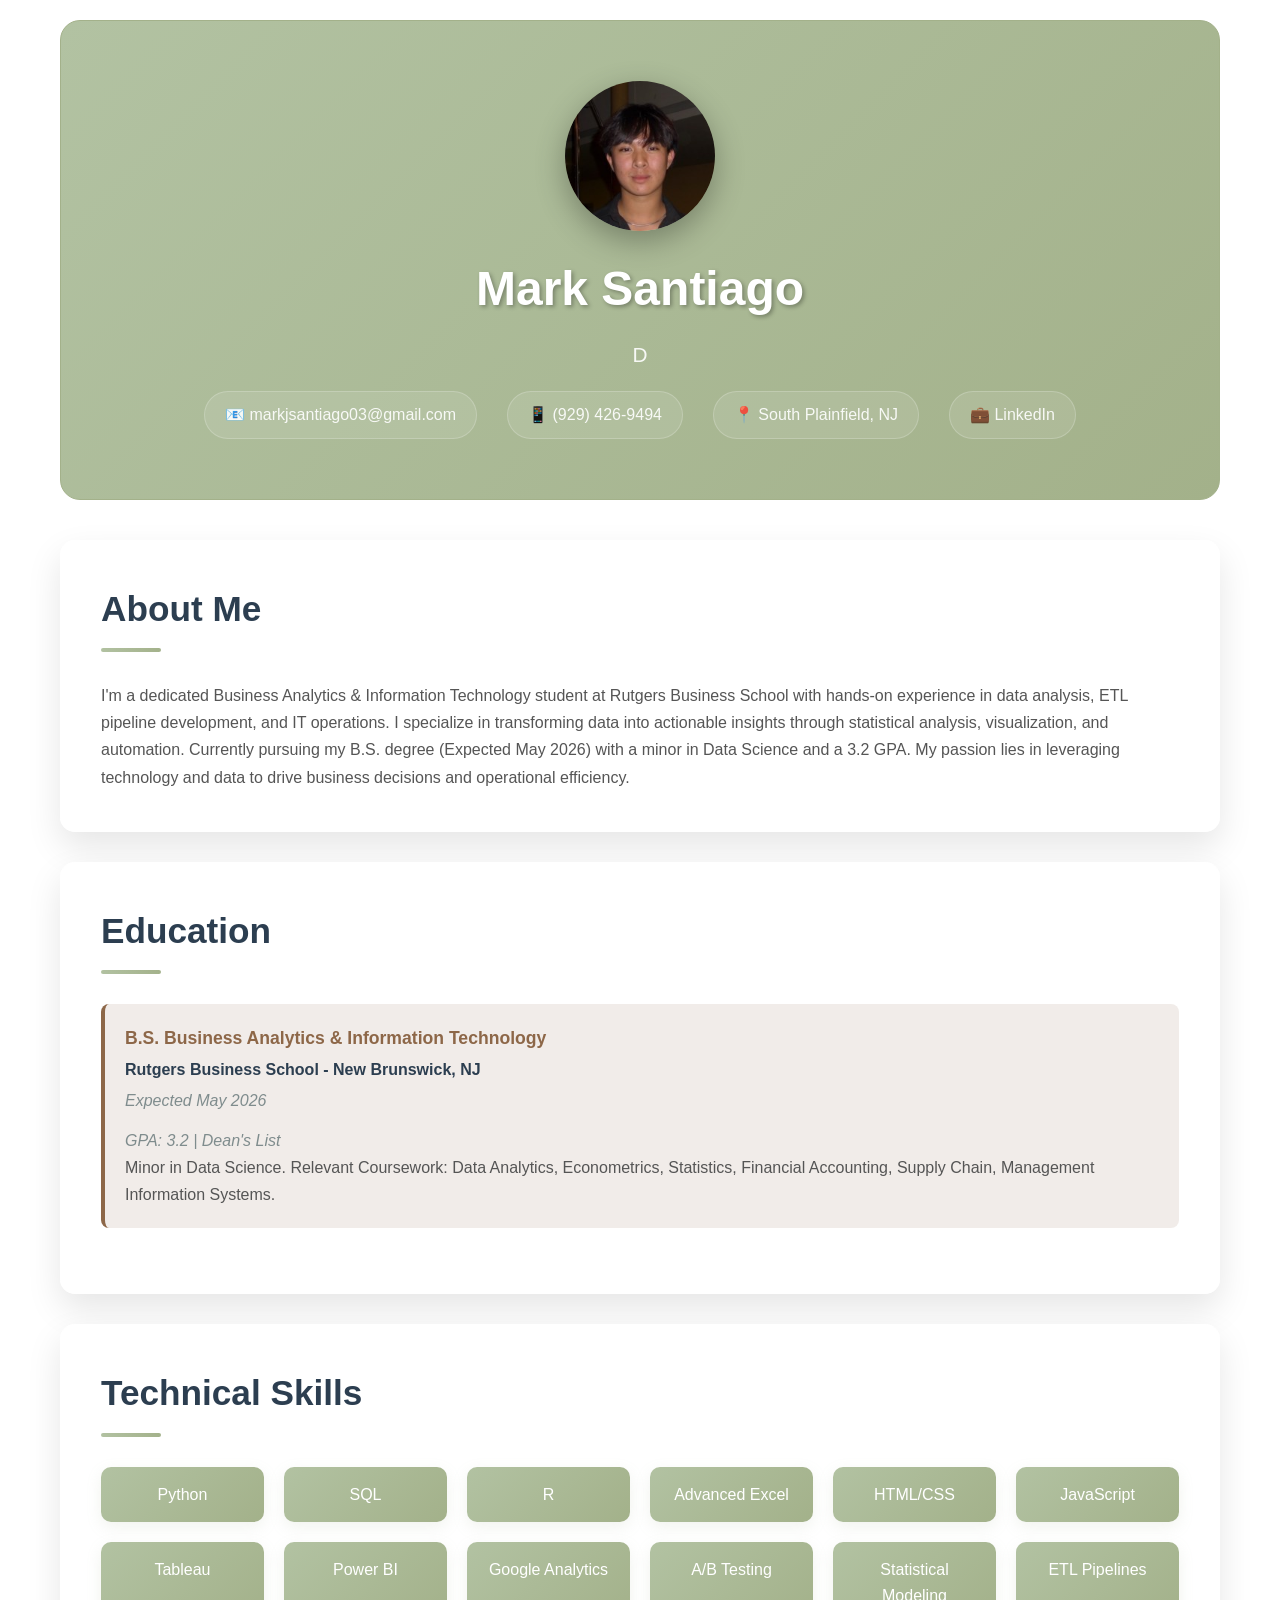
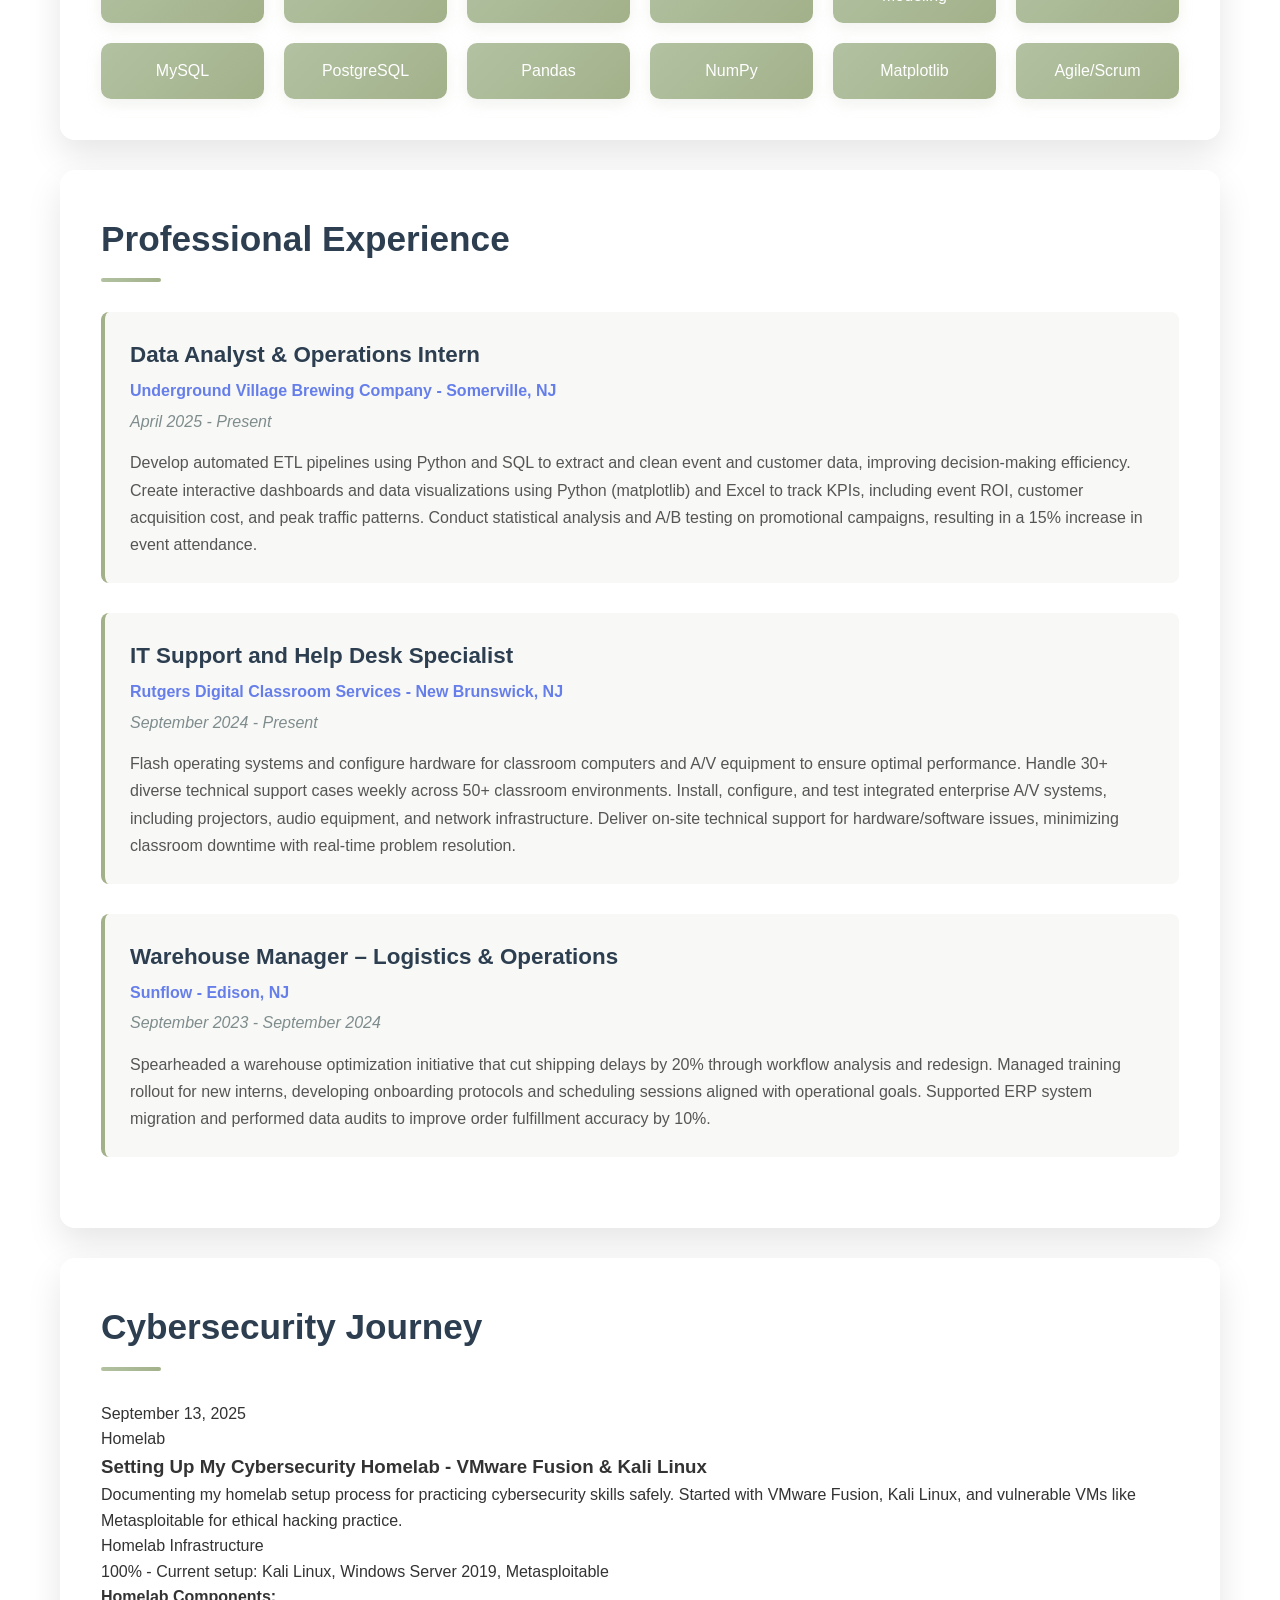
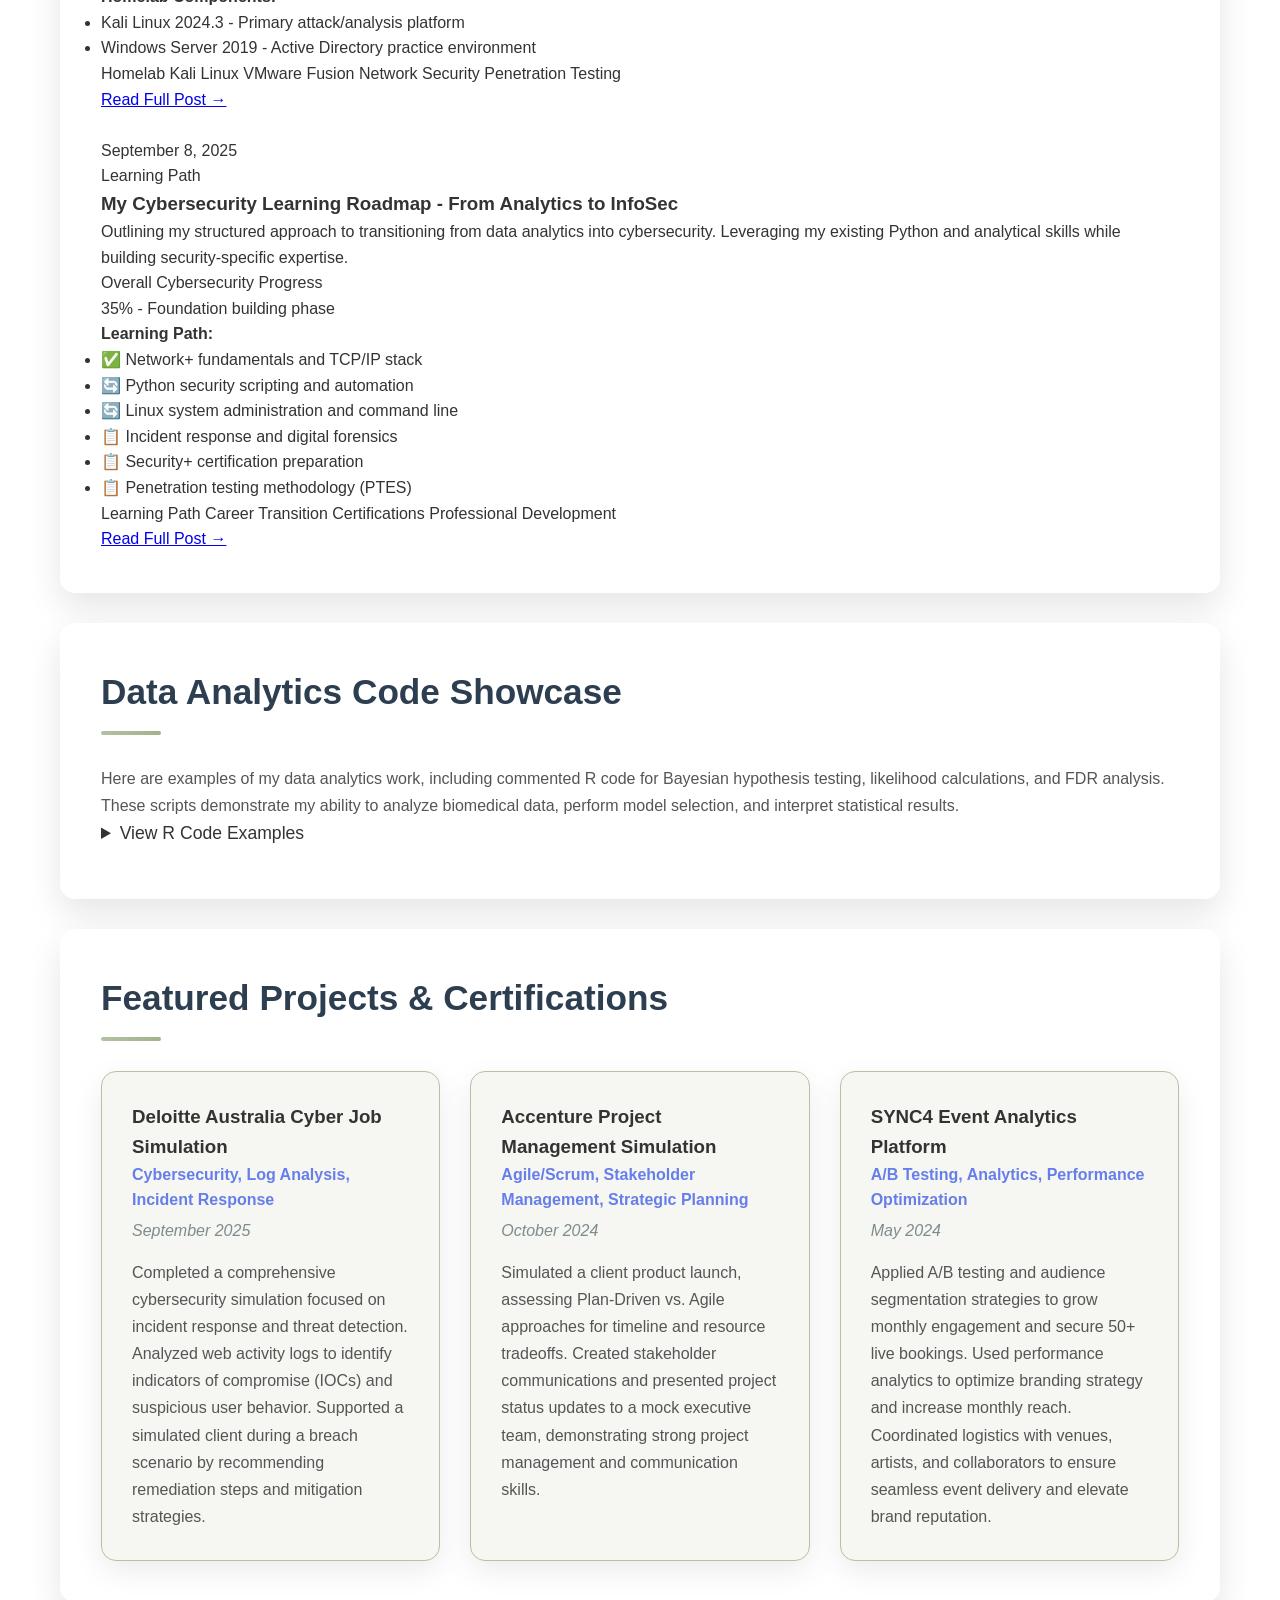
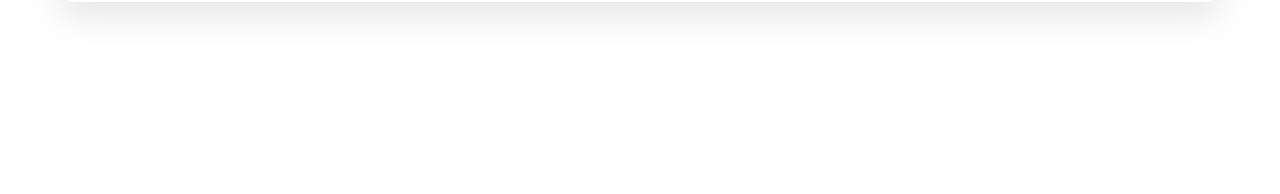
==== index copy.html @ 20543517 "Update portfolio: Data Analytics Code Showcase and Python example" ====
<!DOCTYPE html>
<html lang="en">
<head>
    <meta charset="UTF-8">
    <meta name="viewport" content="width=device-width, initial-scale=1.0">
    <title>Mark Santiago - Portfolio</title>
    <style>
        * {
            margin: 0;
            padding: 0;
            box-sizing: border-box;
        }

        body {
            font-family: 'Segoe UI', Tahoma, Geneva, Verdana, sans-serif;
            line-height: 1.6;
            color: #333;
            background: #fff;
            min-height: 100vh;
        }

        .container {
            max-width: 1200px;
            margin: 0 auto;
            padding: 20px;
        }

        header {
            text-align: center;
            padding: 60px 0;
            background: linear-gradient(135deg, #b2c2a2 0%, #a3b18a 100%); /* Sage green gradient */
            color: #2c3e50;
            border-radius: 20px;
            margin-bottom: 40px;
            border: 1px solid #a3b18a;
            animation: fadeInUp 1s ease-out;
        }

        .profile-img {
            width: 150px;
            height: 150px;
            border-radius: 50%;
            margin: 0 auto 20px;
            background: linear-gradient(45deg, #b2c2a2, #a3b18a); /* Sage green */
            display: flex;
            align-items: center;
            justify-content: center;
            color: white;
            font-size: 48px;
            font-weight: bold;
            box-shadow: 0 10px 30px rgba(0,0,0,0.3);
            transition: transform 0.3s ease;
        }

        .profile-img:hover {
            transform: scale(1.05);
        }

        h1 {
            font-size: 3em;
            margin-bottom: 10px;
            color: white;
            text-shadow: 2px 2px 4px rgba(0,0,0,0.3);
        }

        .subtitle {
            font-size: 1.3em;
            color: rgba(255, 255, 255, 0.9);
            margin-bottom: 20px;
        }

        .contact-info {
            display: flex;
            justify-content: center;
            gap: 30px;
            flex-wrap: wrap;
        }

        .contact-item {
            color: rgba(255, 255, 255, 0.9);
            text-decoration: none;
            padding: 10px 20px;
            background: rgba(255, 255, 255, 0.1);
            border-radius: 25px;
            transition: all 0.3s ease;
            border: 1px solid rgba(255, 255, 255, 0.2);
        }

        .contact-item:hover {
            background: rgba(255, 255, 255, 0.2);
            transform: translateY(-2px);
        }

        .section {
            background: rgba(255, 255, 255, 0.95);
            margin-bottom: 30px;
            border-radius: 15px;
            padding: 40px;
            box-shadow: 0 15px 35px rgba(0,0,0,0.1);
            animation: fadeInUp 0.8s ease-out;
            border: 1px solid rgba(255, 255, 255, 0.3);
        }

        .section.education-section {
            background: #8d6748; /* Brown theme */
            color: #fff;
            border: 1px solid #7a583a;
        }

        .section h2 {
            font-size: 2.2em;
            margin-bottom: 30px;
            color: #2c3e50;
            position: relative;
            padding-bottom: 15px;
        }

        .section h2::after {
            content: '';
            position: absolute;
            bottom: 0;
            left: 0;
            width: 60px;
            height: 4px;
            background: linear-gradient(45deg, #b2c2a2, #a3b18a); /* Sage green accent */
            border-radius: 2px;
        }

        .experience-item, .project-item {
            margin-bottom: 30px;
            padding: 25px;
            border-left: 4px solid #a3b18a;
            background: rgba(163, 177, 138, 0.08); /* Sage green tint */
            border-radius: 8px;
            transition: all 0.3s ease;
        }

        .experience-item:hover, .project-item:hover {
            transform: translateX(5px);
            box-shadow: 0 5px 20px rgba(0,0,0,0.1);
        }

        .experience-item h3, .project-item h3 {
            font-size: 1.4em;
            color: #2c3e50;
            margin-bottom: 5px;
        }

        .company, .tech-stack {
            font-weight: bold;
            color: #667eea;
            margin-bottom: 5px;
        }

        .date {
            color: #7f8c8d;
            font-style: italic;
            margin-bottom: 15px;
        }

        .description {
            color: #555;
            line-height: 1.7;
        }

        .skills-grid {
            display: grid;
            grid-template-columns: repeat(auto-fit, minmax(150px, 1fr));
            gap: 20px;
            margin-top: 20px;
        }

        .skill-item {
            background: linear-gradient(135deg, #b2c2a2, #a3b18a);
            color: #fff;
            padding: 15px;
            border-radius: 10px;
            text-align: center;
            font-weight: 500;
            transition: transform 0.3s ease;
            box-shadow: 0 5px 15px rgba(163,177,138,0.15);
        }

        .skill-item:hover {
            transform: translateY(-5px);
        }

        .projects-grid {
            display: grid;
            grid-template-columns: repeat(auto-fit, minmax(300px, 1fr));
            gap: 30px;
            margin-top: 20px;
        }

        .project-card {
            background: #f6f7f2;
            border-radius: 15px;
            padding: 30px;
            box-shadow: 0 10px 30px rgba(0,0,0,0.08);
            transition: all 0.3s ease;
            border: 1px solid #b2c2a2;
        }

        .project-card:hover {
            transform: translateY(-10px);
            box-shadow: 0 20px 40px rgba(0,0,0,0.15);
        }

        .project-links {
            display: none;
        }

        .project-link {
            display: none;
        }

        .project-link:hover {
            transform: translateY(-2px);
            box-shadow: 0 5px 15px rgba(0,0,0,0.2);
        }

        .education-item {
            margin-bottom: 25px;
            padding: 20px;
            border-left: 4px solid #8d6748; /* Brown accent */
            background: rgba(141, 103, 72, 0.12); /* Brown tint */
            border-radius: 8px;
        }

        .degree {
            font-weight: bold;
            color: #8d6748; /* Brown */
            margin-bottom: 5px;
            font-size: 1.1em;
        }

        .school {
            font-weight: bold;
            color: #2c3e50;
            margin-bottom: 5px;
        }

        .gpa {
            color: #7f8c8d;
            font-style: italic;
        }

        @keyframes fadeInUp {
            from {
                opacity: 0;
                transform: translateY(30px);
            }
            to {
                opacity: 1;
                transform: translateY(0);
            }
        }

        @media (max-width: 768px) {
            h1 {
                font-size: 2.2em;
            }
            
            .contact-info {
                flex-direction: column;
                align-items: center;
            }
            
            .section {
                padding: 25px;
                margin-bottom: 20px;
            }
            
            .projects-grid {
                grid-template-columns: 1fr;
            }
        }

        footer {
            text-align: center;
            padding: 40px 0;
            color: rgba(255, 255, 255, 0.8);
            background: rgba(255, 255, 255, 0.1);
            backdrop-filter: blur(10px);
            border-radius: 15px;
            margin-top: 40px;
        }

        .scroll-indicator {
            position: fixed;
            top: 0;
            left: 0;
            width: 100%;
            height: 4px;
            background: linear-gradient(45deg, #b2c2a2, #a3b18a);
            transform-origin: left;
            transform: scaleX(0);
            transition: transform 0.3s ease;
            z-index: 1000;
        }
    </style>
</head>
<body>
    <div class="scroll-indicator" id="scrollIndicator"></div>
    <div class="container">
        <header>
            <div class="profile-img">
                <img src="images/headshot.jpeg" alt="Profile Photo" style="width:100%;height:100%;object-fit:cover;border-radius:50%;">
            </div>
            <h1>Mark Santiago</h1>
            <p class="subtitle">Data Analyst & Business Analytics Professional</p>
            <div class="contact-info">
                <a href="mailto:markjsantiago03@gmail.com" class="contact-item">📧 markjsantiago03@gmail.com</a>
                <a href="tel:+19294269494" class="contact-item">📱 (929) 426-9494</a>
                <a href="#" class="contact-item">📍 South Plainfield, NJ</a>
                <a href="https://www.linkedin.com/in/markjsantiagoo/" class="contact-item" target="_blank" rel="noopener">💼 LinkedIn</a>
            </div>
        </header>

        <section class="section">
            <h2>About Me</h2>
            <p class="description">
                I'm a dedicated Business Analytics & Information Technology student at Rutgers Business School with hands-on experience in data analysis, 
                ETL pipeline development, and IT operations. I specialize in transforming data into actionable insights through statistical analysis, 
                visualization, and automation. Currently pursuing my B.S. degree (Expected May 2026) with a minor in Data Science and a 3.2 GPA. 
                My passion lies in leveraging technology and data to drive business decisions and operational efficiency.
            </p>
        </section>
        

        <section class="section">
                    <h2>Education</h2>
            <div class="education-item">
                <div class="degree">B.S. Business Analytics & Information Technology</div>
                <div class="school">Rutgers Business School - New Brunswick, NJ</div>
                <div class="date">Expected May 2026</div>
                <div class="gpa">GPA: 3.2 | Dean's List</div>
                <div class="description">
                    Minor in Data Science. Relevant Coursework: Data Analytics, Econometrics, Statistics, Financial Accounting, 
                    Supply Chain, Management Information Systems.
                </div>
            </div>
        </section>

        <section class="section">
            <h2>Technical Skills</h2>
            <div class="skills-grid">
                <div class="skill-item">Python</div>
                <div class="skill-item">SQL</div>
                <div class="skill-item">R</div>
                <div class="skill-item">Advanced Excel</div>
                <div class="skill-item">HTML/CSS</div>
                <div class="skill-item">JavaScript</div>
                <div class="skill-item">Tableau</div>
                <div class="skill-item">Power BI</div>
                <div class="skill-item">Google Analytics</div>
                <div class="skill-item">A/B Testing</div>
                <div class="skill-item">Statistical Modeling</div>
                <div class="skill-item">ETL Pipelines</div>
                <div class="skill-item">MySQL</div>
                <div class="skill-item">PostgreSQL</div>
                <div class="skill-item">Pandas</div>
                <div class="skill-item">NumPy</div>
                <div class="skill-item">Matplotlib</div>
                <div class="skill-item">Agile/Scrum</div>
            </div>
        </section>

        <section class="section">
            <h2>Professional Experience</h2>
            
            <div class="experience-item">
                <h3>Data Analyst & Operations Intern</h3>
                <div class="company">Underground Village Brewing Company - Somerville, NJ</div>
                <div class="date">April 2025 - Present</div>
                <div class="description">
                    Develop automated ETL pipelines using Python and SQL to extract and clean event and customer data, improving 
                    decision-making efficiency. Create interactive dashboards and data visualizations using Python (matplotlib) and Excel 
                    to track KPIs, including event ROI, customer acquisition cost, and peak traffic patterns. Conduct statistical analysis 
                    and A/B testing on promotional campaigns, resulting in a 15% increase in event attendance.
                </div>
            </div>

            <div class="experience-item">
                <h3>IT Support and Help Desk Specialist</h3>
                <div class="company">Rutgers Digital Classroom Services - New Brunswick, NJ</div>
                <div class="date">September 2024 - Present</div>
                <div class="description">
                    Flash operating systems and configure hardware for classroom computers and A/V equipment to ensure optimal performance. 
                    Handle 30+ diverse technical support cases weekly across 50+ classroom environments. Install, configure, and test 
                    integrated enterprise A/V systems, including projectors, audio equipment, and network infrastructure. Deliver on-site 
                    technical support for hardware/software issues, minimizing classroom downtime with real-time problem resolution.
                </div>
            </div>

            <div class="experience-item">
                <h3>Warehouse Manager – Logistics & Operations</h3>
                <div class="company">Sunflow - Edison, NJ</div>
                <div class="date">September 2023 - September 2024</div>
                <div class="description">
                    Spearheaded a warehouse optimization initiative that cut shipping delays by 20% through workflow analysis and redesign. 
                    Managed training rollout for new interns, developing onboarding protocols and scheduling sessions aligned with operational goals. 
                    Supported ERP system migration and performed data audits to improve order fulfillment accuracy by 10%.
                </div>
            </div>
        </section>

            <section class="section">
                <h2>Cybersecurity Journey</h2>
                <div class="blog-post">
                    <div class="blog-meta">
                        <div class="blog-date">September 13, 2025</div>
                        <div class="blog-category">Homelab</div>
                    </div>
                    <h3 class="blog-title">Setting Up My Cybersecurity Homelab - VMware Fusion & Kali Linux</h3>
                    <div class="blog-excerpt">
                        Documenting my homelab setup process for practicing cybersecurity skills safely. Started with VMware Fusion,
                        Kali Linux, and vulnerable VMs like Metasploitable for ethical hacking practice.
                    </div>
                    <div class="learning-progress">
                        <div class="progress-title">Homelab Infrastructure</div>
                        <div class="progress-bar">
                            <div class="progress-fill" style="width: 100%"></div>
                        </div>
                        <div class="progress-text">100% - Current setup: Kali Linux, Windows Server 2019, Metasploitable</div>
                    </div>
                    <div class="key-insights">
                        <h4>Homelab Components:</h4>
                        <ul>
                            <li>Kali Linux 2024.3 - Primary attack/analysis platform</li>
                            <li>Windows Server 2019 - Active Directory practice environment</li>
                        </ul>
                    </div>
                    <div class="blog-tags">
                        <span class="blog-tag">Homelab</span>
                        <span class="blog-tag">Kali Linux</span>
                        <span class="blog-tag">VMware Fusion</span>
                        <span class="blog-tag">Network Security</span>
                        <span class="blog-tag">Penetration Testing</span>
                    </div>
                    <a href="https://docs.google.com/document/d/1o8evFA8TzPEIojNr0YeVuD4YMGij7g29r9N9Vr_dbX4/edit?usp=sharing" class="read-more">Read Full Post →</a>
                </div>
                <div class="blog-post">
                    <div class="blog-meta">
                        <br>
                        <div class="blog-date">September 8, 2025</div>
                        <div class="blog-category">Learning Path</div>
                    </div>
                    <h3 class="blog-title">My Cybersecurity Learning Roadmap - From Analytics to InfoSec</h3>
                    <div class="blog-excerpt">
                        Outlining my structured approach to transitioning from data analytics into cybersecurity. 
                        Leveraging my existing Python and analytical skills while building security-specific expertise.
                    </div>
                    <div class="learning-progress">
                        <div class="progress-title">Overall Cybersecurity Progress</div>
                        <div class="progress-bar">
                            <div class="progress-fill" style="width: 35%"></div>
                        </div>
                        <div class="progress-text">35% - Foundation building phase</div>
                    </div>
                    <div class="key-insights">
                        <h4>Learning Path:</h4>
                        <ul>
                            <li>✅ Network+ fundamentals and TCP/IP stack</li>
                            <li>🔄 Python security scripting and automation</li>
                            <li>🔄 Linux system administration and command line</li>
                            <li>📋 Incident response and digital forensics</li>
                            <li>📋 Security+ certification preparation</li>
                            <li>📋 Penetration testing methodology (PTES)</li>
                        </ul>
                    </div>
                    <div class="blog-tags">
                        <span class="blog-tag">Learning Path</span>
                        <span class="blog-tag">Career Transition</span>
                        <span class="blog-tag">Certifications</span>
                        <span class="blog-tag">Professional Development</span>
                    </div>
                    <a href="https://docs.google.com/document/d/1SCqjxGQF4RdX9ejJ3AsYwEurNaSUYkL4Ofy5tfzSnZM/edit?usp=sharing" class="read-more">Read Full Post →</a>
                </div>
            </section>
                    <section class="section">
                            <h2>Data Analytics Code Showcase</h2>
                            <p class="description">
                                    Here are examples of my data analytics work, including commented R code for Bayesian hypothesis testing, likelihood calculations, and FDR analysis. These scripts demonstrate my ability to analyze biomedical data, perform model selection, and interpret statistical results.
                            </p>
                                        <details>
                                                <summary style="font-size:1.1em;cursor:pointer;margin-bottom:10px;">View R Code Examples</summary>
                                                <pre style="background:#f6f7f2;border-radius:10px;padding:20px;overflow-x:auto;font-size:1em;line-height:1.5;border:1px solid #b2c2a2;">
                <span style="color:#22863a;font-weight:bold;"># bayes.calc.test: Bayesian hypothesis testing with p-value calculation</span>
                bayes.calc.test &lt;- function(data,dfunc0,rfunc0,vpar0,dfuncA,vparA,p0){
                    <span style="color:#6a737d;"># calc prior probabilities for the two hyp</span>
                    prior1 &lt;- c(p0,1-p0)
                    <span style="color:#6a737d;"># calc the likelihood of the data under null hyp</span>
                    lik0 &lt;- lik.calc(data,dfunc0,vpar0)
                    <span style="color:#6a737d;"># calc the likelihood of the data under the alt hyp</span>
                    lik1 &lt;- lik.calc(data,dfuncA,vparA)
                    <span style="color:#6a737d;"># calc the likelihood ratio</span>
                    r1 &lt;- lik1/lik0
                    <span style="color:#6a737d;"># calc the denominator of the Bayes formula</span>
                    denom &lt;- p0*lik0 + (1-p0)*lik1
                    <span style="color:#6a737d;"># calc the posterior</span>
                    post1 &lt;- c((p0*lik0/denom),((1-p0)*lik1/denom))
                    <span style="color:#6a737d;"># create counter for p-val calc</span>
                    n1 &lt;- length(data)
                    n0 &lt;- 0
                    <span style="color:#6a737d;"># artificial test to calc p-val</span>
                    for(i in 1:10000){
                        dataz &lt;- rfunc0(n1,vpar0)
                        llikz0 &lt;- lik.calc(dataz,dfunc0,vpar0)
                        llikzA &lt;- lik.calc(dataz,dfuncA,vparA)
                        rlik &lt;- llikzA/llikz0
                        n0 &lt;- n0 + (rlik &gt; r1)
                    }
                    <span style="color:#6a737d;"># calc p-value</span>
                    pval1 &lt;- n0/10000
                    <span style="color:#6a737d;"># display list with the prior and posterior probabilities and p-val</span>
                    list(prior=prior1,post=post1,pval=pval1)
                }

                <span style="color:#22863a;font-weight:bold;"># lik.calc: Calculate likelihood of data given parameters</span>
                lik.calc &lt;- function(data,dfunc,parvec){
                    <span style="color:#6a737d;"># calc the likelihood of the data given the parameters</span>
                    exp(sum(log(dfunc(data,parvec))))
                }

                <span style="color:#22863a;font-weight:bold;"># fdr: False Discovery Rate analysis with plotting</span>
                fdr &lt;- function(v1,Q, ind=F){
                    <span style="color:#6a737d;"># order p-val in ascending order</span>
                    o1 &lt;- order(v1)
                    <span style="color:#6a737d;"># Sort p-val according to the order</span>
                    pvec &lt;- v1[o1]
                    <span style="color:#6a737d;"># set m as the n of tests</span>
                    m &lt;- length(v1)
                    <span style="color:#6a737d;"># set the Q line according to whether the tests are independent or not</span>
                    qline &lt;- Q * c(1:m) / m
                    <span style="color:#6a737d;"># if the tests are not independent, adjust the Q</span>
                    if(!ind){
                        c1 &lt;- sum(1/(c(1:m)))
                        qline &lt;- Q * c(1:m) / (m * c1)
                    }
                    <span style="color:#6a737d;"># create a plot of the p-val and the Q line</span>
                    plot(c(c(1:m),c(1:m)),c(qline,pvec),type="n",xlab="ordering",ylab="pvalue")
                    lines(c(1:m),qline)
                    points(c(1:m),pvec)
                    <span style="color:#6a737d;"># calc the difference between the p-val and the Q line</span>
                    dv &lt;- pvec - qline
                    I22 &lt;- !is.na(dv)
                    <span style="color:#6a737d;"># identify the p-vals that are below the Q line</span>
                    I1 &lt;- (dv[I22] < 0)
                    I0 &lt;- I1
                    <span style="color:#6a737d;"># if more than half of the p-vals are below the Q line</span>
                    if(sum(I0) > .5){
                        <span style="color:#6a737d;"># calc the maximum p-val that is below the Q line</span>
                        pmax &lt;- max(pvec[I22][I1])
                        <span style="color:#6a737d;"># identify all p-val that are less than or equal to pmax</span>
                        I2 &lt;- pvec[I22] <= pmax
                        <span style="color:#6a737d;"># highlight these p-vals in the plot</span>
                        points(c(1:m)[I2],pvec[I2],col="red")
                        <span style="color:#6a737d;"># return the indices of the interesting p-vals and whether the tests are independent</span>
                        out &lt;- list(interesting=o1[I22][I2], ind=ind)
                    }
                    else{
                        <span style="color:#6a737d;"># if less than half of the p-vals are below the Q, calculate the quantiles of the beta distribution</span>
                        vec &lt;- qbeta(c(.5,.95,.99,.999),1,length(v1)+1)
                        <span style="color:#6a737d;"># return these quantiles</span>
                        out &lt;- list(q.5=vec[1],q.95=vec[2],q.99=vec[3],q.999=vec[4])
                    }
                    <span style="color:#6a737d;"># Return the result</span>
                    out
                }
                                                </pre>
                                        </details>
                    </section>
        <section class="section">
            <h2>Featured Projects & Certifications</h2>
            <div class="projects-grid">
                <div class="project-card">
                    <h3>Deloitte Australia Cyber Job Simulation</h3>
                    <div class="tech-stack">Cybersecurity, Log Analysis, Incident Response</div>
                    <div class="date">September 2025</div>
                    <div class="description">
                        Completed a comprehensive cybersecurity simulation focused on incident response and threat detection. 
                        Analyzed web activity logs to identify indicators of compromise (IOCs) and suspicious user behavior. 
                        Supported a simulated client during a breach scenario by recommending remediation steps and mitigation strategies.
                    </div>
                </div>

                <div class="project-card">
                    <h3>Accenture Project Management Simulation</h3>
                    <div class="tech-stack">Agile/Scrum, Stakeholder Management, Strategic Planning</div>
                    <div class="date">October 2024</div>
                    <div class="description">
                        Simulated a client product launch, assessing Plan-Driven vs. Agile approaches for timeline and resource tradeoffs. 
                        Created stakeholder communications and presented project status updates to a mock executive team, demonstrating 
                        strong project management and communication skills.
                    </div>
                </div>

                <div class="project-card">
                    <h3>SYNC4 Event Analytics Platform</h3>
                    <div class="tech-stack">A/B Testing, Analytics, Performance Optimization</div>
                    <div class="date">May 2024</div>
                    <div class="description">
                        Applied A/B testing and audience segmentation strategies to grow monthly engagement and secure 50+ live bookings. 
                        Used performance analytics to optimize branding strategy and increase monthly reach. Coordinated logistics with venues, 
                        artists, and collaborators to ensure seamless event delivery and elevate brand reputation.
                    </div>
                </div>
            </div>
        </section>

        <footer>
            <p>© 2024 Mark Santiago. Built with passion and modern web technologies.</p>
            <p>Transforming data into insights, one analysis at a time!</p>
        </footer>
    </div>

    <script>
        // Smooth scrolling animation for links
        document.querySelectorAll('a[href^="#"]').forEach(anchor => {
            anchor.addEventListener('click', function (e) {
                e.preventDefault();
                document.querySelector(this.getAttribute('href')).scrollIntoView({
                    behavior: 'smooth'
                });
            });
        });

        // Scroll progress indicator
        window.addEventListener('scroll', () => {
            const scrolled = (window.scrollY / (document.documentElement.scrollHeight - window.innerHeight)) * 100;
            document.getElementById('scrollIndicator').style.transform = `scaleX(${scrolled / 100})`;
        });

        // Animate sections on scroll
        const observer = new IntersectionObserver((entries) => {
            entries.forEach(entry => {
                if (entry.isIntersecting) {
                    entry.target.style.opacity = '1';
                    entry.target.style.transform = 'translateY(0)';
                }
            });
        });

        document.querySelectorAll('.section').forEach(section => {
            section.style.opacity = '0';
            section.style.transform = 'translateY(30px)';
            section.style.transition = 'all 0.6s ease-out';
            observer.observe(section);
        });

        // Dynamic typing effect for subtitle
        const subtitle = document.querySelector('.subtitle');
        const roles = ['Data Analyst', 'Business Analytics Student', 'IT Operations Specialist', 'Problem Solver'];
        let currentRole = 0;
        let charIndex = 0;
        let isDeleting = false;

        function typeEffect() {
            const currentText = roles[currentRole];
            
            if (isDeleting) {
                subtitle.textContent = currentText.substring(0, charIndex - 1);
                charIndex--;
            } else {
                subtitle.textContent = currentText.substring(0, charIndex + 1);
                charIndex++;
            }

            if (!isDeleting && charIndex === currentText.length) {
                setTimeout(() => isDeleting = true, 2000);
            } else if (isDeleting && charIndex === 0) {
                isDeleting = false;
                currentRole = (currentRole + 1) % roles.length;
            }

            const speed = isDeleting ? 50 : 100;
            setTimeout(typeEffect, speed);
        }

        // Start typing effect after 2 seconds
        setTimeout(typeEffect, 2000);
    </script>
</body>
</html>
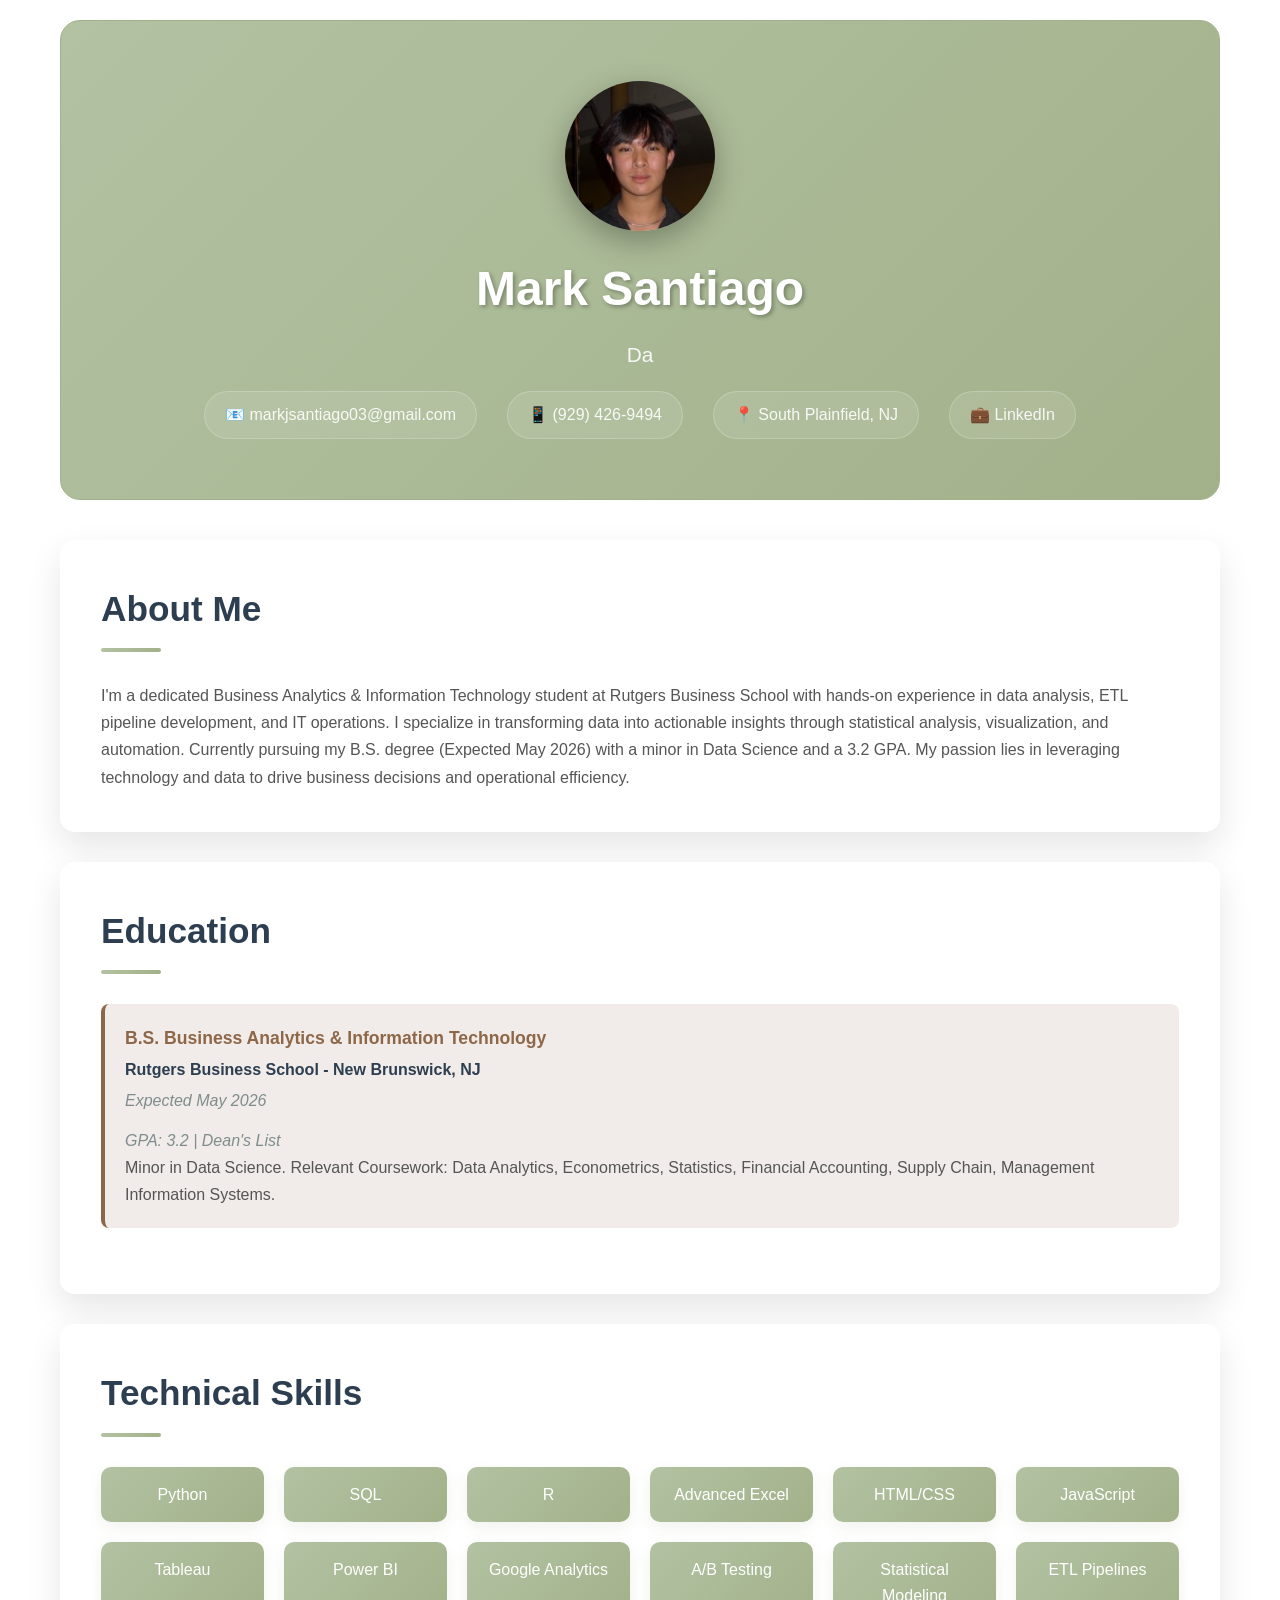
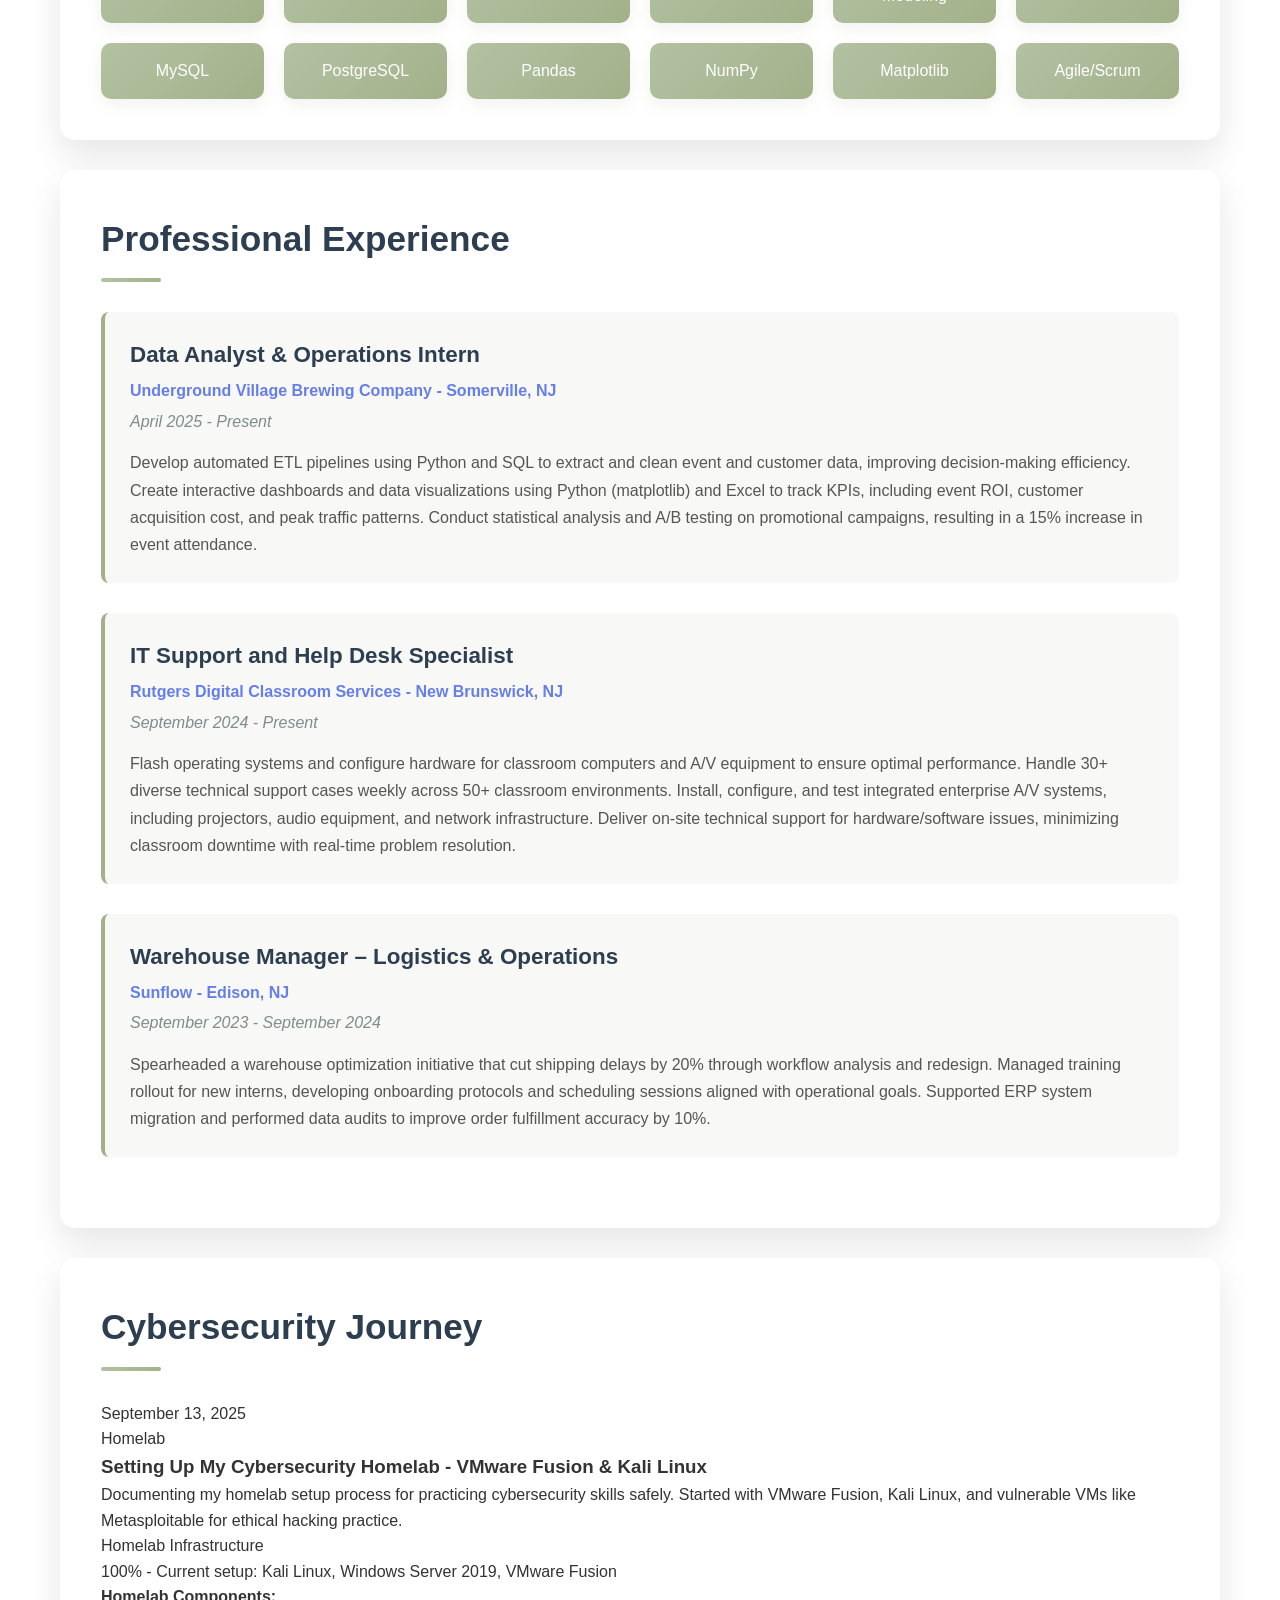
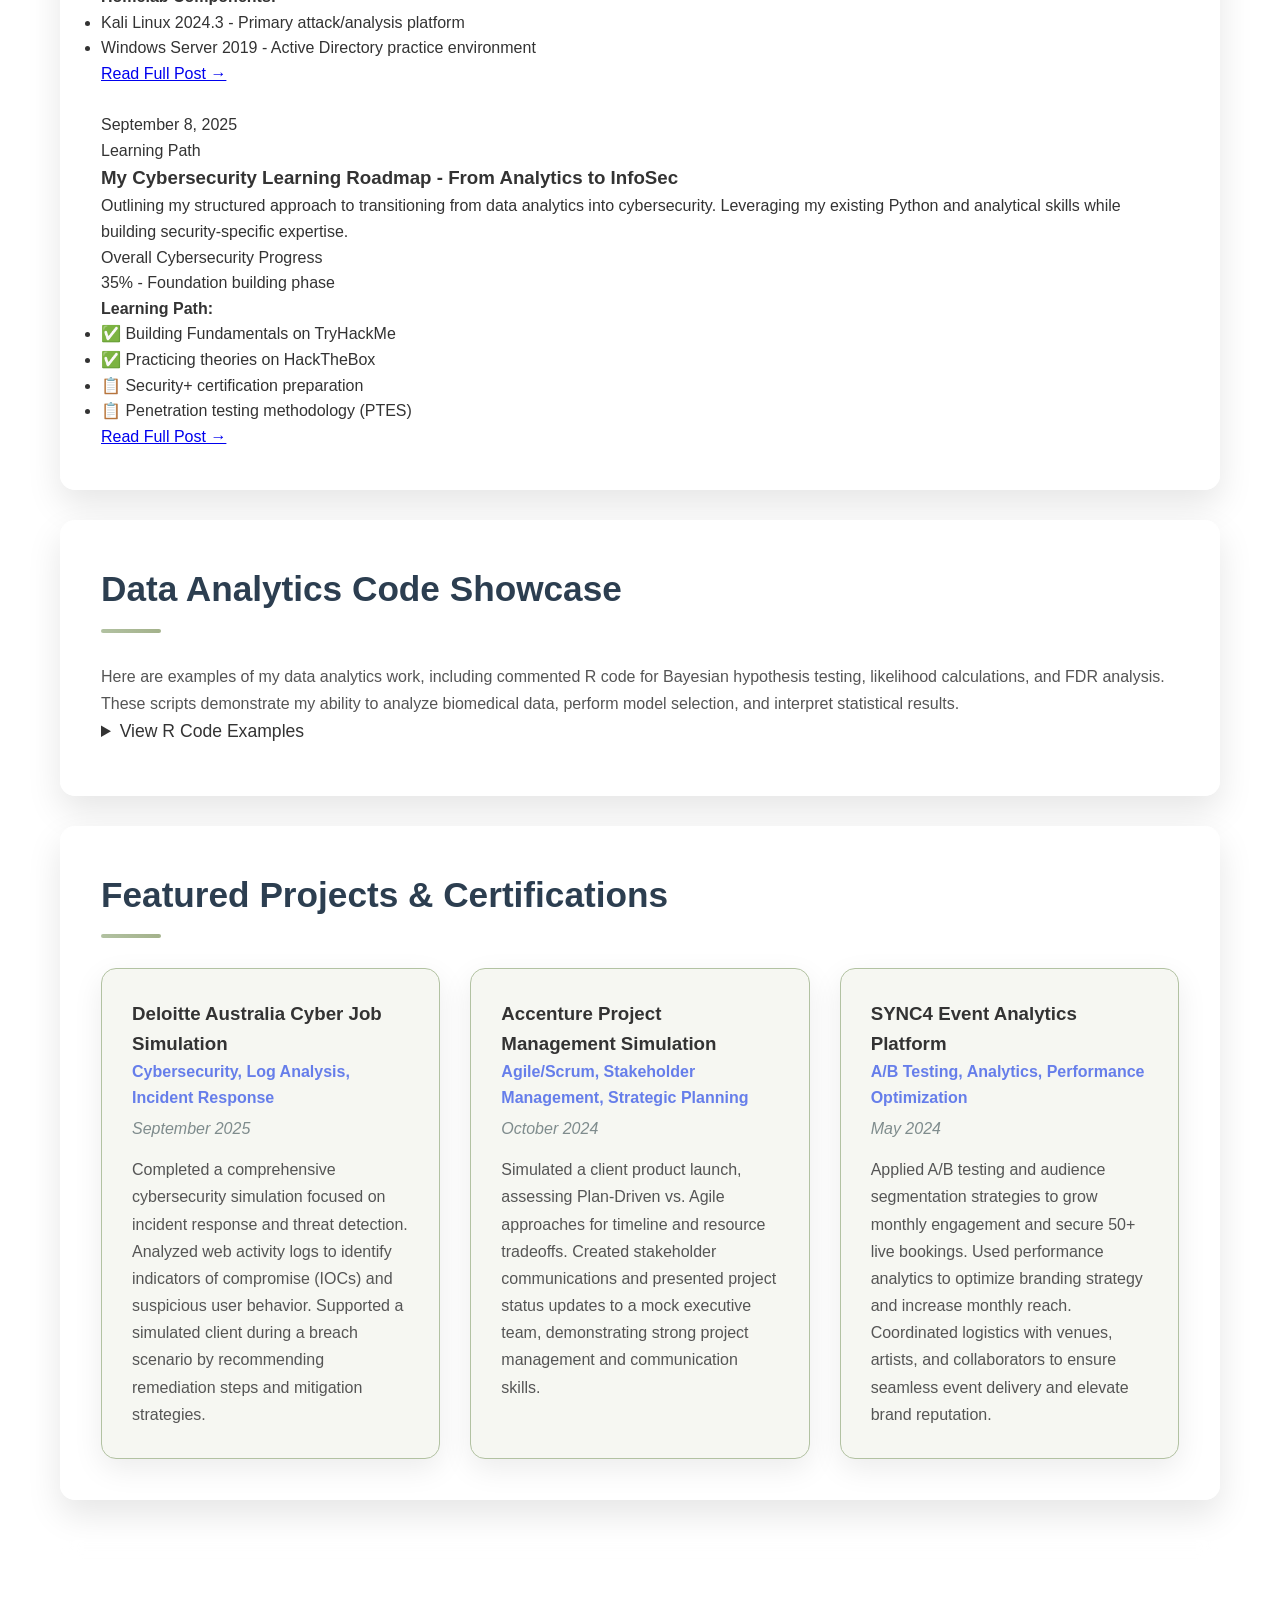
==== commit b3b2921b: "Manual edits: update portfolio content" ====
--- a/index copy.html
+++ b/index copy.html
@@ -422,7 +422,7 @@
                         <div class="progress-bar">
                             <div class="progress-fill" style="width: 100%"></div>
                         </div>
-                        <div class="progress-text">100% - Current setup: Kali Linux, Windows Server 2019, Metasploitable</div>
+                        <div class="progress-text">100% - Current setup: Kali Linux, Windows Server 2019, VMware Fusion</div>
                     </div>
                     <div class="key-insights">
                         <h4>Homelab Components:</h4>
@@ -431,13 +431,7 @@
                             <li>Windows Server 2019 - Active Directory practice environment</li>
                         </ul>
                     </div>
-                    <div class="blog-tags">
-                        <span class="blog-tag">Homelab</span>
-                        <span class="blog-tag">Kali Linux</span>
-                        <span class="blog-tag">VMware Fusion</span>
-                        <span class="blog-tag">Network Security</span>
-                        <span class="blog-tag">Penetration Testing</span>
-                    </div>
+
                     <a href="https://docs.google.com/document/d/1o8evFA8TzPEIojNr0YeVuD4YMGij7g29r9N9Vr_dbX4/edit?usp=sharing" class="read-more">Read Full Post →</a>
                 </div>
                 <div class="blog-post">
@@ -461,20 +455,13 @@
                     <div class="key-insights">
                         <h4>Learning Path:</h4>
                         <ul>
-                            <li>✅ Network+ fundamentals and TCP/IP stack</li>
-                            <li>🔄 Python security scripting and automation</li>
-                            <li>🔄 Linux system administration and command line</li>
-                            <li>📋 Incident response and digital forensics</li>
+                            <li>✅ Building Fundamentals on TryHackMe</li>
+                            <li>✅ Practicing theories on HackTheBox</li>
                             <li>📋 Security+ certification preparation</li>
                             <li>📋 Penetration testing methodology (PTES)</li>
                         </ul>
                     </div>
-                    <div class="blog-tags">
-                        <span class="blog-tag">Learning Path</span>
-                        <span class="blog-tag">Career Transition</span>
-                        <span class="blog-tag">Certifications</span>
-                        <span class="blog-tag">Professional Development</span>
-                    </div>
+
                     <a href="https://docs.google.com/document/d/1SCqjxGQF4RdX9ejJ3AsYwEurNaSUYkL4Ofy5tfzSnZM/edit?usp=sharing" class="read-more">Read Full Post →</a>
                 </div>
             </section>
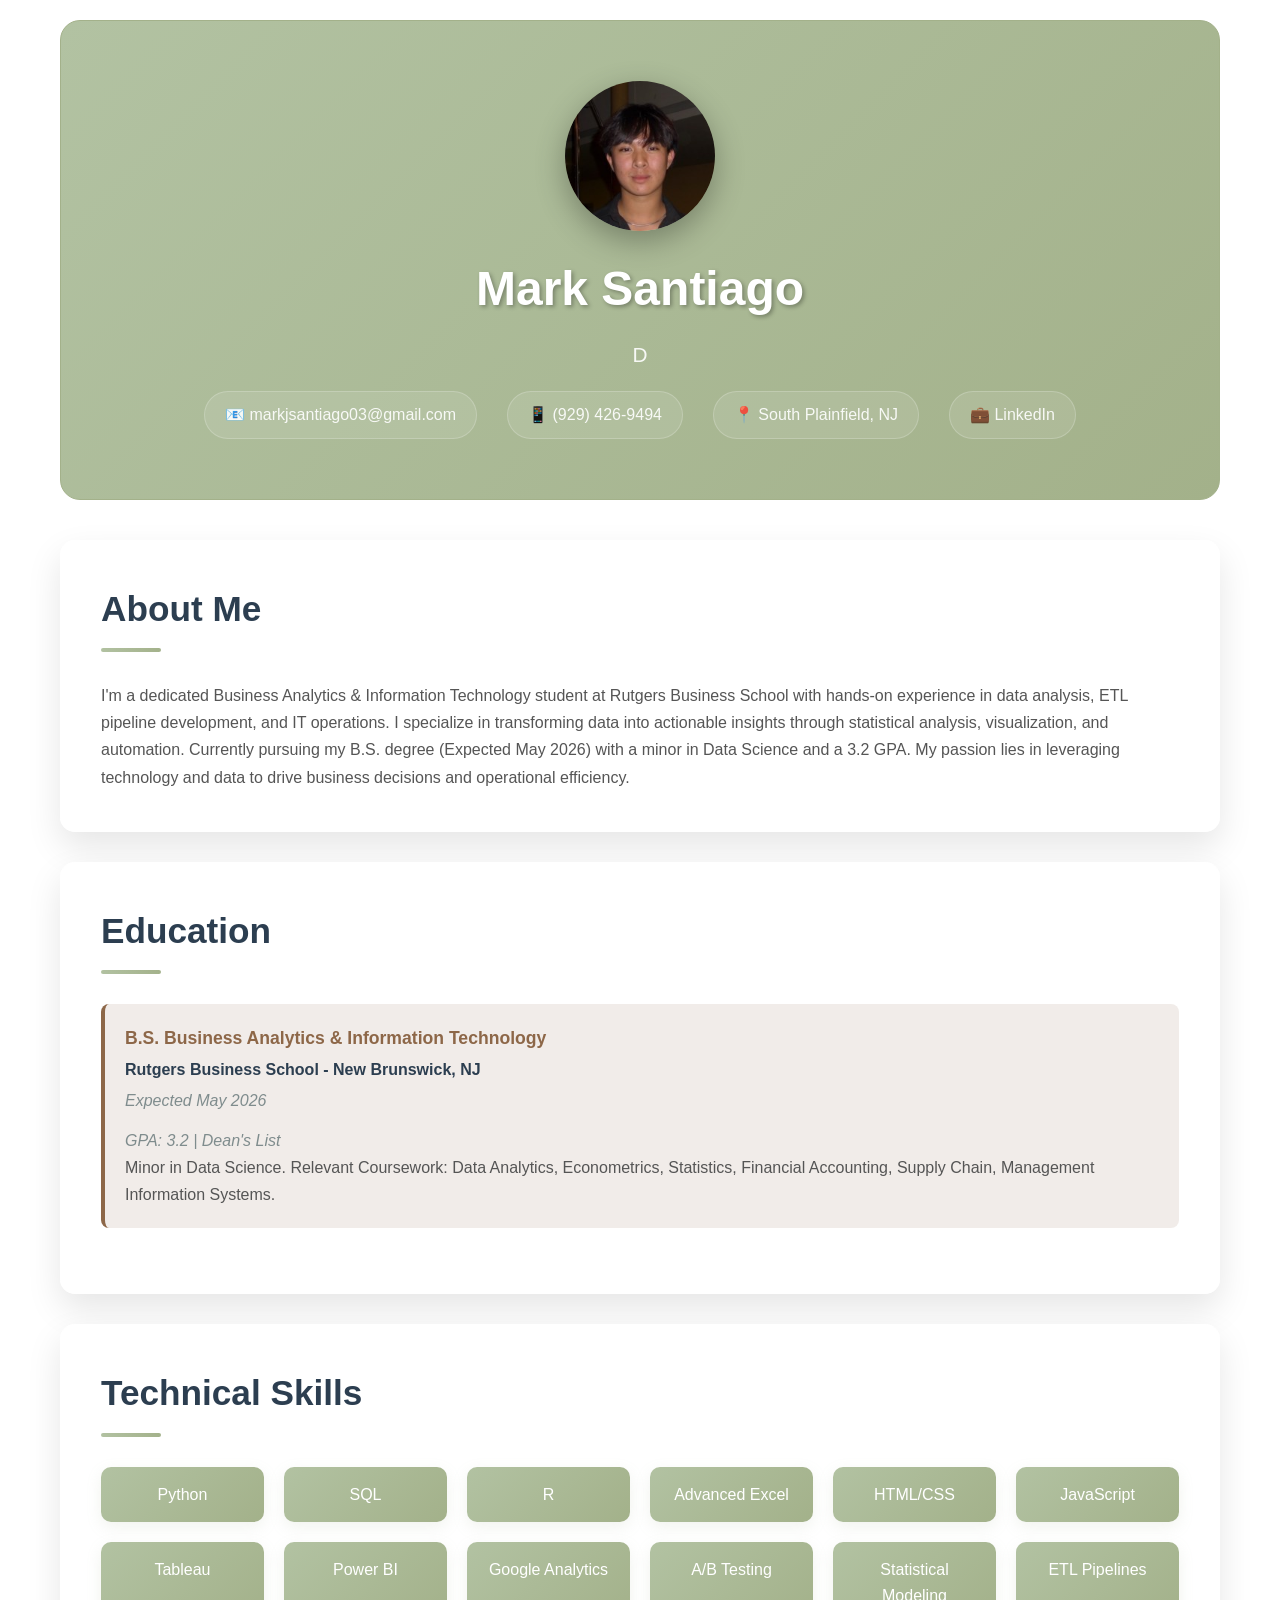
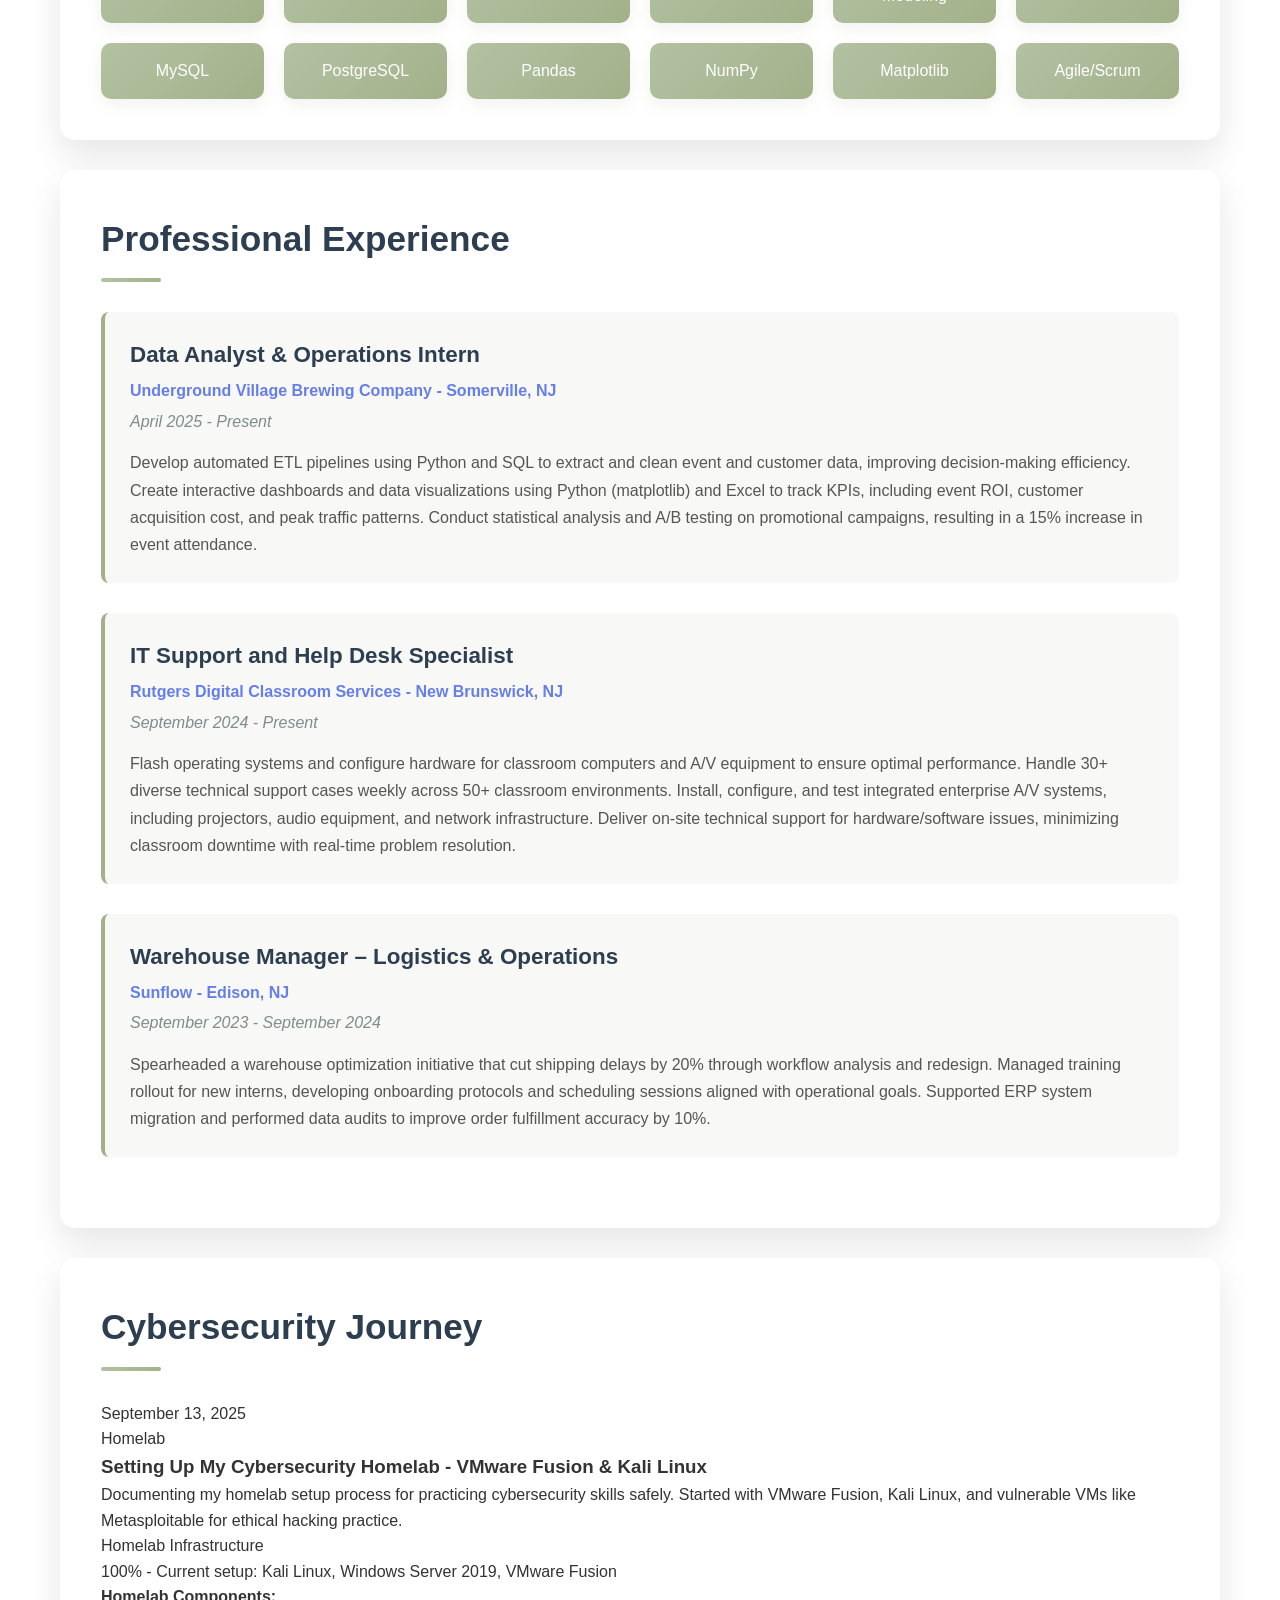
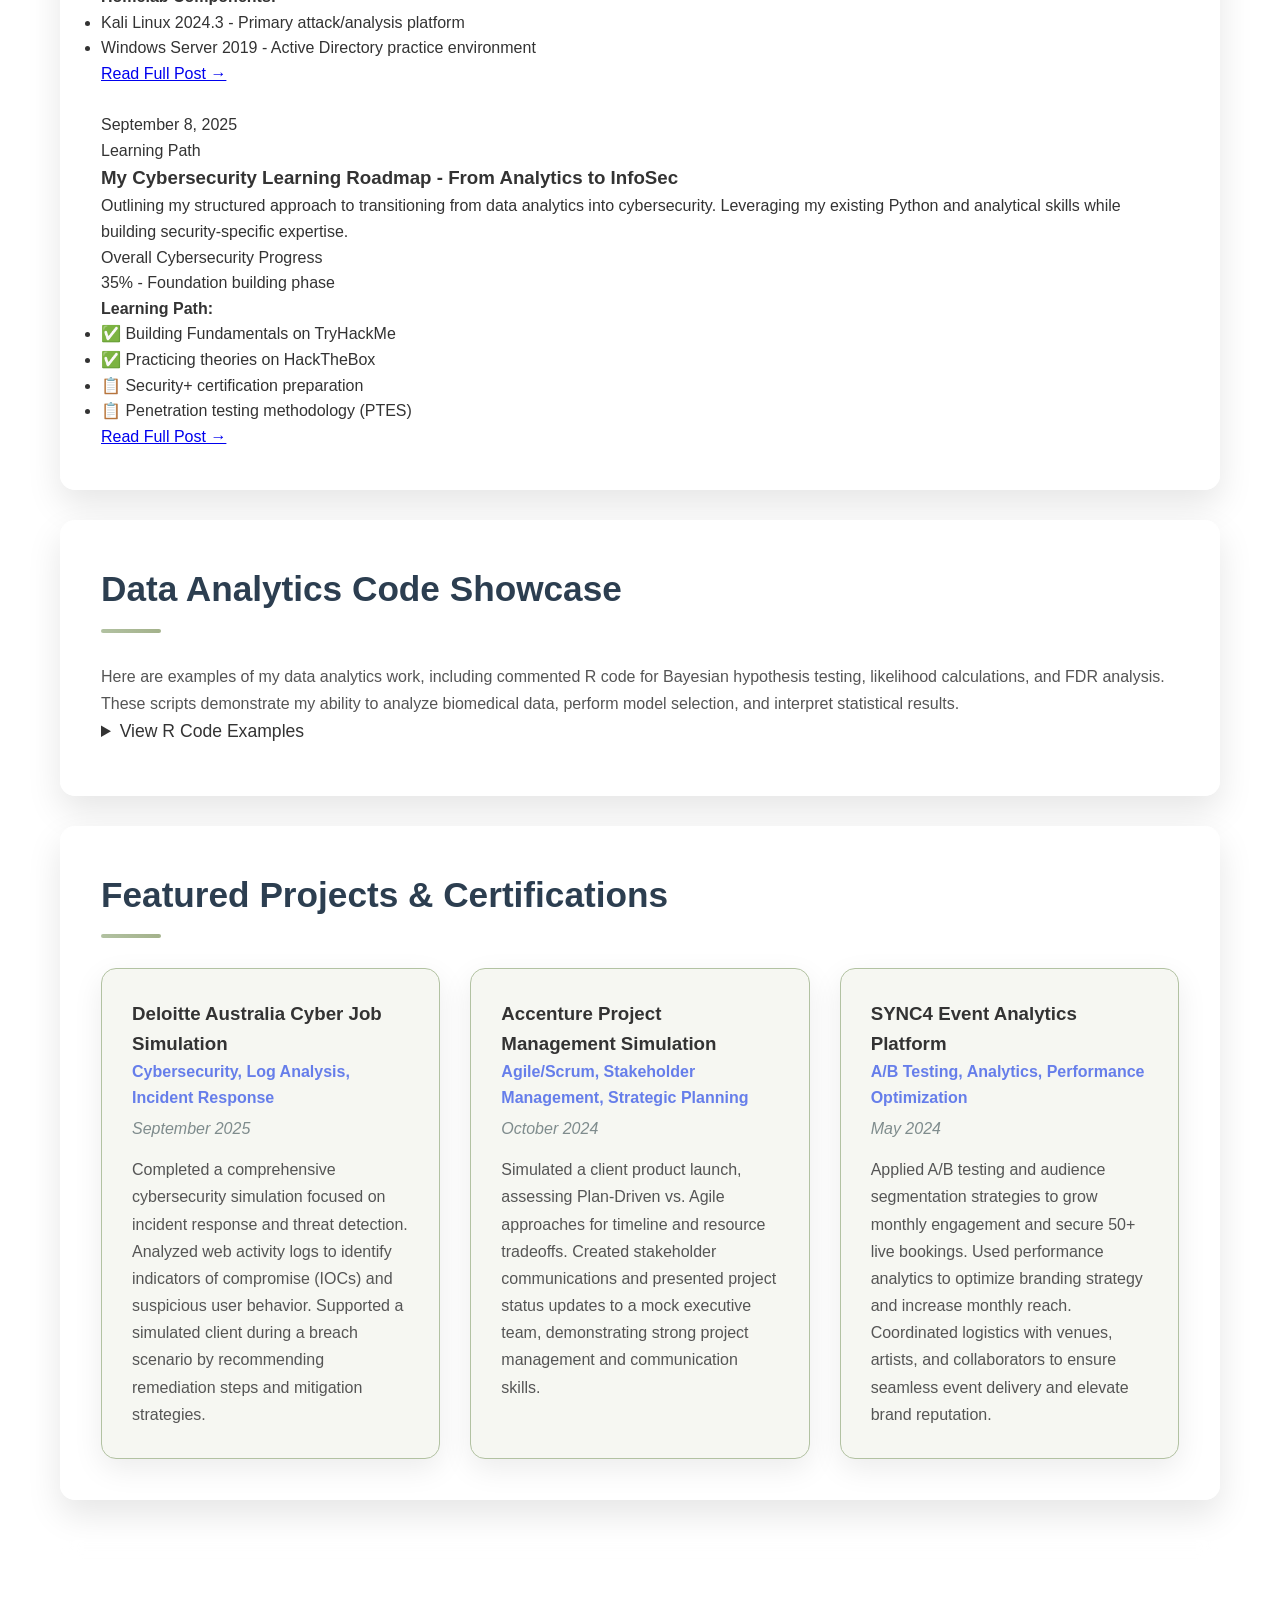
==== commit 8e617fae: "Manual edits: update portfolio content" ====
--- a/index copy.html
+++ b/index copy.html
@@ -432,7 +432,7 @@
                         </ul>
                     </div>
 
-                    <a href="https://docs.google.com/document/d/1o8evFA8TzPEIojNr0YeVuD4YMGij7g29r9N9Vr_dbX4/edit?usp=sharing" class="read-more">Read Full Post →</a>
+                    <a href="https://docs.google.com/document/d/1vBLe43g8pzPNdzWyW-_Uwj6ZaGJ_-W6ywgW0WroQ0Og/edit?usp=sharing" class="read-more">Read Full Post →</a>
                 </div>
                 <div class="blog-post">
                     <div class="blog-meta">
@@ -462,7 +462,7 @@
                         </ul>
                     </div>
 
-                    <a href="https://docs.google.com/document/d/1SCqjxGQF4RdX9ejJ3AsYwEurNaSUYkL4Ofy5tfzSnZM/edit?usp=sharing" class="read-more">Read Full Post →</a>
+                    <a href="https://docs.google.com/document/d/1CF9ImtpHwTesInnPlKgRlDGjMZAUlc-0JhSB9SvzS6Y/edit?usp=sharing" class="read-more">Read Full Post →</a>
                 </div>
             </section>
                     <section class="section">
